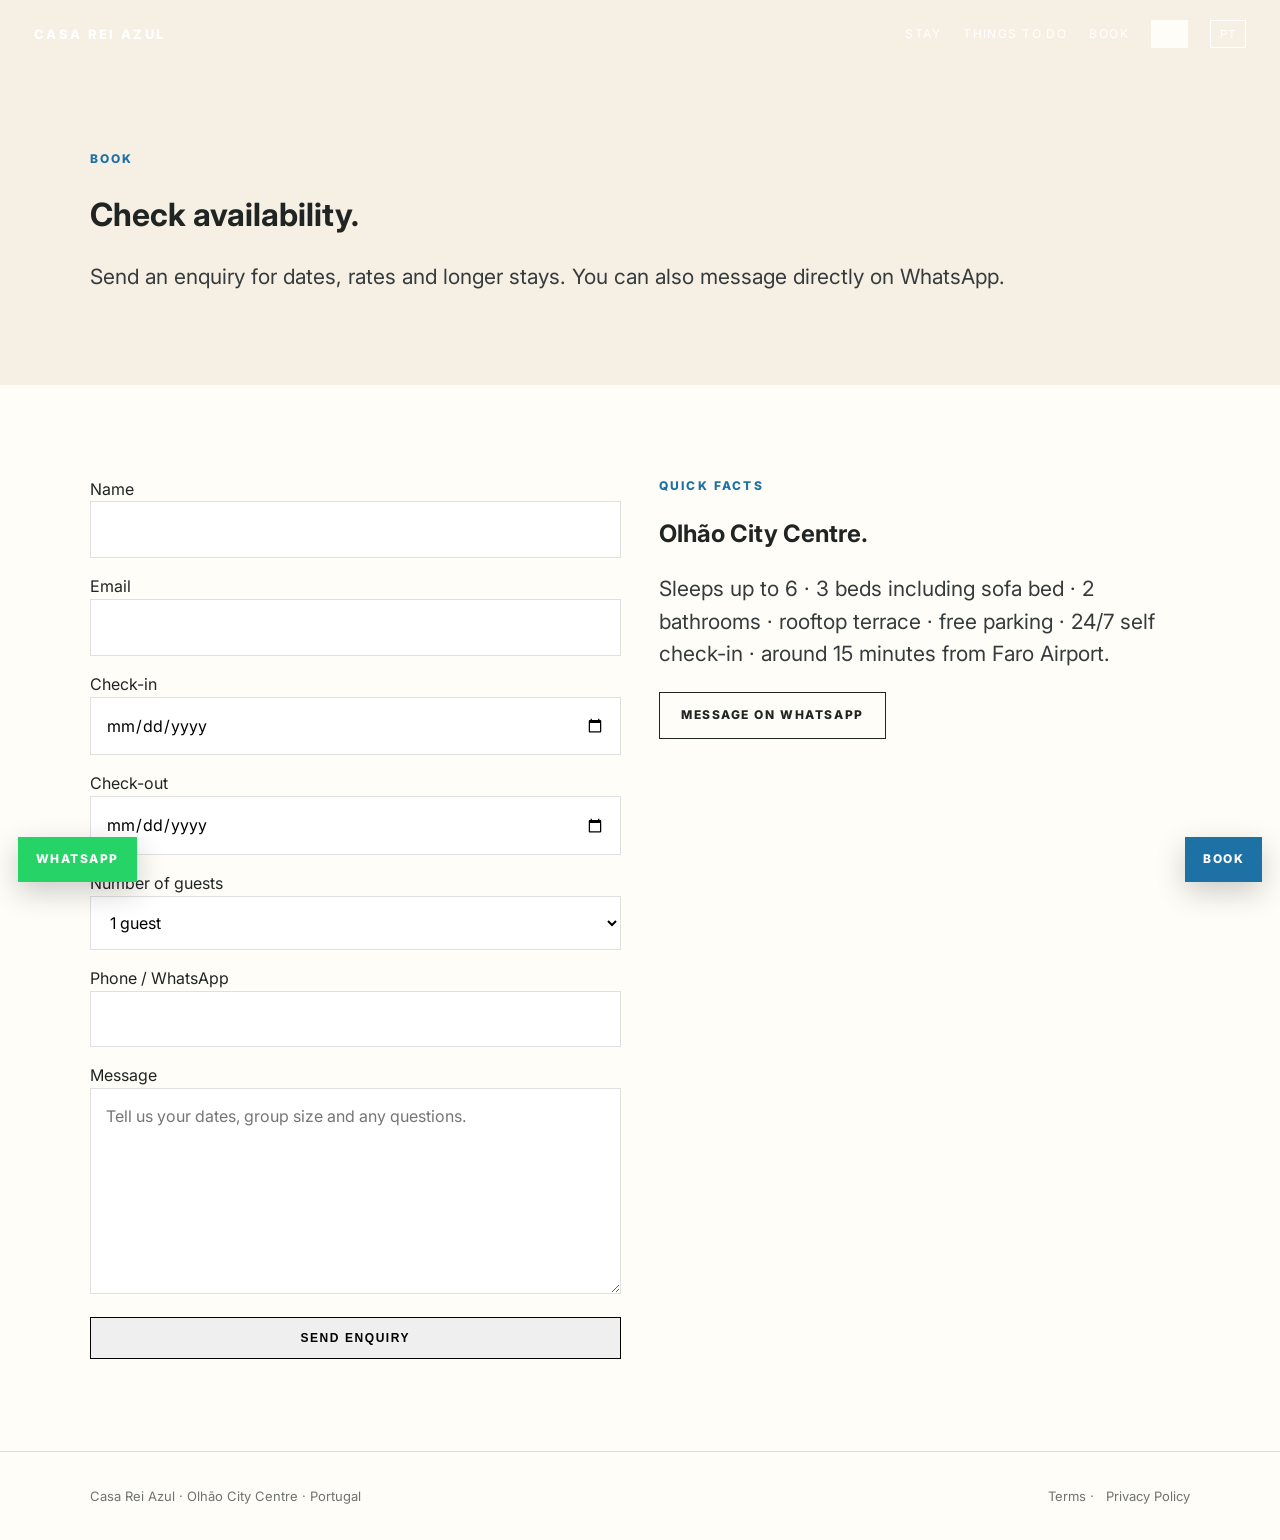
==== book.html @ 134f3eaf "Add files via upload" ====
<!doctype html><html lang="en"><head><meta charset="utf-8"><meta name="viewport" content="width=device-width, initial-scale=1"><title>Book Casa Rei Azul</title><meta name="description" content="Enquire about availability for Casa Rei Azul, a boutique townhouse in Olhão city centre."><link rel="preconnect" href="https://fonts.googleapis.com"><link rel="preconnect" href="https://fonts.gstatic.com" crossorigin><link href="https://fonts.googleapis.com/css2?family=Inter:wght@400;600;700;800&family=Playfair+Display:wght@500;600&display=swap" rel="stylesheet"><link rel="stylesheet" href="styles.css"></head><body><nav class="nav"><a class="brand" href="index.html">CASA REI AZUL</a><div class="links"><a href="index.html" data-i18n="stay">Stay</a><a href="olhao.html" data-i18n="things">Things to do</a><a href="book.html" class="booklink" data-i18n="book">Book</a><button class="lang active" data-lang="en">EN</button><button class="lang" data-lang="pt">PT</button></div></nav><a class="sticky-book" href="book.html">Book</a><a class="whatsapp" href="https://wa.me/447735979313" target="_blank" rel="noopener">WhatsApp</a><header class="page-hero"><div class="eyebrow">Book</div><h1>Check availability.</h1><p class="lead">Send an enquiry for dates, rates and longer stays. You can also message directly on WhatsApp.</p></header><section class="section split"><form class="form" action="mailto:hello@casareiazul.com" method="post" enctype="text/plain"><label>Name<input name="name" required></label><label>Email<input type="email" name="email" required></label><label>Check-in<input type="date" name="check-in"></label><label>Check-out<input type="date" name="check-out"></label><label>Number of guests<select name="guests"><option>1 guest</option><option>2 guests</option><option>3 guests</option><option>4 guests</option><option>5 guests</option><option>6 guests</option></select></label><label>Phone / WhatsApp<input name="phone"></label><label class="full">Message<textarea name="message" rows="7" placeholder="Tell us your dates, group size and any questions."></textarea></label><button class="btn" type="submit">Send enquiry</button></form><div><div class="eyebrow">Quick facts</div><h2>Olhão City Centre.</h2><p class="lead">Sleeps up to 6 · 3 beds including sofa bed · 2 bathrooms · rooftop terrace · free parking · 24/7 self check-in · around 15 minutes from Faro Airport.</p><p><a class="btn" href="https://wa.me/447735979313" target="_blank" rel="noopener">Message on WhatsApp</a></p></div></section><footer class="footer"><span>Casa Rei Azul · Olhão City Centre · Portugal</span><span><a href="terms.html">Terms</a> · <a href="privacy.html">Privacy Policy</a></span></footer><script src="script.js"></script></body></html>
---- styles.css ----
:root{--blue:#1e71a5;--deep:#09233c;--ink:#202524;--cream:#f6efe4;--paper:#fffdf8;--terracotta:#b96a43;--muted:#6f7370;--line:rgba(32,37,36,.14);--soft:#f3f7f8}*{box-sizing:border-box}html{scroll-behavior:smooth}body{margin:0;background:var(--paper);color:var(--ink);font-family:Inter,system-ui,-apple-system,Segoe UI,sans-serif;line-height:1.55}img{max-width:100%;display:block}a{color:inherit;text-decoration:none}.serif{font-family:'Playfair Display',Georgia,serif}.nav{position:fixed;top:0;left:0;right:0;z-index:50;display:flex;justify-content:space-between;align-items:center;padding:20px 34px;color:white;transition:.25s}.nav.scrolled,.nav.light{background:rgba(255,253,248,.94);backdrop-filter:blur(14px);color:var(--ink);box-shadow:0 1px 20px rgba(0,0,0,.05)}.brand{letter-spacing:.18em;font-size:13px;font-weight:800}.links{display:flex;gap:22px;font-size:12px;text-transform:uppercase;letter-spacing:.12em;align-items:center}.lang{border:1px solid currentColor;background:transparent;color:inherit;padding:7px 9px;font-size:11px;letter-spacing:.08em;cursor:pointer}.btn{display:inline-block;border:1px solid currentColor;padding:13px 21px;text-transform:uppercase;letter-spacing:.13em;font-size:12px;font-weight:800}.btn.fill{background:var(--blue);border-color:var(--blue);color:#fff}.hero{min-height:100vh;background:linear-gradient(rgba(8,27,42,.24),rgba(8,27,42,.47)),url('assets/images/front.jpg') center/cover;display:grid;place-items:center;text-align:center;color:white;padding:110px 24px}.hero h1{font-family:'Playfair Display',Georgia,serif;font-size:clamp(56px,10vw,140px);font-weight:500;line-height:.88;margin:0;letter-spacing:.02em}.hero p{font-size:clamp(15px,2vw,22px);letter-spacing:.12em;text-transform:uppercase;margin:28px 0 30px}.hero-stats{display:flex;gap:10px;justify-content:center;flex-wrap:wrap;margin:0 0 30px}.hero-stats span{border:1px solid rgba(255,255,255,.65);padding:8px 12px;background:rgba(255,255,255,.08);font-size:12px;letter-spacing:.08em;text-transform:uppercase}.section{padding:92px 7vw}.intro,.feature{display:grid;grid-template-columns:1fr 1.1fr;gap:66px;align-items:center}.feature{grid-template-columns:1.15fr .85fr;background:var(--cream)}.feature.reverse{grid-template-columns:.85fr 1.15fr;background:var(--paper)}.feature.reverse .copy{order:-1}.eyebrow{letter-spacing:.18em;text-transform:uppercase;color:var(--blue);font-size:12px;font-weight:800;margin-bottom:17px}.intro h2,.feature h2,.page-title h1{font-family:'Playfair Display',Georgia,serif;font-size:clamp(38px,6vw,76px);line-height:1.02;font-weight:500;margin:0 0 24px}.lead{font-size:21px;color:#353b3c}.feature img,.intro img{border-radius:2px;box-shadow:0 22px 60px rgba(0,0,0,.12)}.stats{display:grid;grid-template-columns:repeat(5,1fr);border-top:1px solid var(--line);border-bottom:1px solid var(--line)}.stat{padding:31px 14px;text-align:center;border-right:1px solid var(--line)}.stat:last-child{border-right:0}.stat strong{display:block;font-family:'Playfair Display',Georgia,serif;font-size:36px;color:var(--blue);font-weight:500}.stat span{font-size:11px;text-transform:uppercase;letter-spacing:.11em}.tiles{display:grid;grid-template-columns:repeat(3,1fr);gap:1px;background:var(--line)}.tile{background:var(--paper);padding:34px}.tile h3{font-family:'Playfair Display',Georgia,serif;font-size:28px;margin:0 0 8px}.amenities{display:grid;grid-template-columns:repeat(4,1fr);gap:12px}.amenity{border:1px solid var(--line);background:#fff;padding:16px 14px;display:flex;gap:10px;align-items:center}.amenity b{font-size:22px}.gallery-grid{display:grid;grid-template-columns:repeat(4,1fr);gap:14px}.gallery-grid figure{margin:0;position:relative;cursor:pointer;overflow:hidden;background:#eee}.gallery-grid img{height:310px;width:100%;object-fit:cover;transition:.35s}.gallery-grid figure:hover img{transform:scale(1.035)}.gallery-grid figure.wide{grid-column:span 2}.gallery-grid figcaption{position:absolute;left:0;right:0;bottom:0;padding:20px;background:linear-gradient(transparent,rgba(0,0,0,.72));color:#fff;font-size:13px}.cta{background:var(--deep);color:white;text-align:center;padding:94px 24px}.cta h2{font-family:'Playfair Display',Georgia,serif;font-size:clamp(40px,7vw,86px);font-weight:500;margin:0 0 18px}.footer{padding:34px 7vw;display:flex;justify-content:space-between;border-top:1px solid var(--line);font-size:13px;color:var(--muted)}.page-hero{padding:150px 7vw 70px;background:var(--cream)}.page-title{max-width:920px}.list{display:grid;grid-template-columns:repeat(2,1fr);gap:24px}.card{border:1px solid var(--line);padding:30px;background:var(--paper)}.card h3{font-family:'Playfair Display',Georgia,serif;font-size:29px;margin:0 0 10px}.form{max-width:780px;display:grid;gap:16px}.form input,.form textarea,.form select{width:100%;padding:15px;border:1px solid var(--line);font:inherit;background:#fff}.form .row{display:grid;grid-template-columns:1fr 1fr;gap:16px}.map{width:100%;height:370px;border:0;filter:saturate(.82)}.split{display:grid;grid-template-columns:1fr 1fr;gap:38px;align-items:start}.note{background:var(--soft);border-left:4px solid var(--blue);padding:20px}.lightbox{position:fixed;inset:0;background:rgba(4,12,18,.92);display:none;align-items:center;justify-content:center;z-index:100;padding:28px}.lightbox.open{display:flex}.lightbox img{max-height:82vh;max-width:92vw;object-fit:contain}.lightbox p{position:absolute;left:28px;right:28px;bottom:18px;color:white;text-align:center}.lightbox button{position:absolute;top:20px;right:24px;background:white;border:0;padding:10px 14px;font-weight:800;cursor:pointer}.sticky-book{position:fixed;right:18px;bottom:18px;z-index:45;background:var(--blue);color:white;padding:13px 18px;text-transform:uppercase;font-size:12px;font-weight:800;letter-spacing:.12em;box-shadow:0 10px 30px rgba(0,0,0,.2)}.legal p,.legal li{color:#424846}.legal h2{font-family:'Playfair Display',Georgia,serif;font-size:34px;font-weight:500;margin-top:38px}@media(max-width:900px){.nav{position:absolute;padding:18px}.links a:not(.booklink){display:none}.intro,.feature,.feature.reverse,.split{grid-template-columns:1fr}.feature.reverse .copy{order:0}.stats{grid-template-columns:repeat(2,1fr)}.stats .stat:last-child{grid-column:span 2}.gallery-grid{grid-template-columns:1fr 1fr}.gallery-grid figure,.gallery-grid figure.wide{grid-column:auto}.gallery-grid img{height:230px}.tiles,.list,.amenities{grid-template-columns:1fr}.footer{display:block}.section{padding:64px 22px}.form .row{grid-template-columns:1fr}.hero-stats span{font-size:11px}.sticky-book{left:18px;text-align:center}}

.big-title{font-size:56px;font-weight:500;margin-top:0}.narrow{max-width:900px}.top-gallery{margin-top:34px}.amenities-section{background:var(--paper)}.whatsapp{position:fixed;left:18px;bottom:18px;z-index:46;background:#25D366;color:#fff;padding:13px 18px;text-transform:uppercase;font-size:12px;font-weight:800;letter-spacing:.12em;box-shadow:0 10px 30px rgba(0,0,0,.2)}.footer a{text-decoration:none;margin-left:8px}.lang.active{background:currentColor;color:var(--paper)}@media(max-width:900px){.whatsapp{bottom:72px;left:18px}.big-title{font-size:42px}}
.place-grid{display:grid;grid-template-columns:repeat(3,1fr);gap:22px}.place{border:1px solid var(--line);background:var(--paper)}.place img{width:100%;height:230px;object-fit:cover}.place div{padding:24px}.place h3{font-family:'Playfair Display',Georgia,serif;font-size:28px;margin:0 0 8px}.place p{color:var(--muted);margin:0}.nav .links a:first-child{text-transform:uppercase}@media(max-width:900px){.place-grid{grid-template-columns:1fr}}
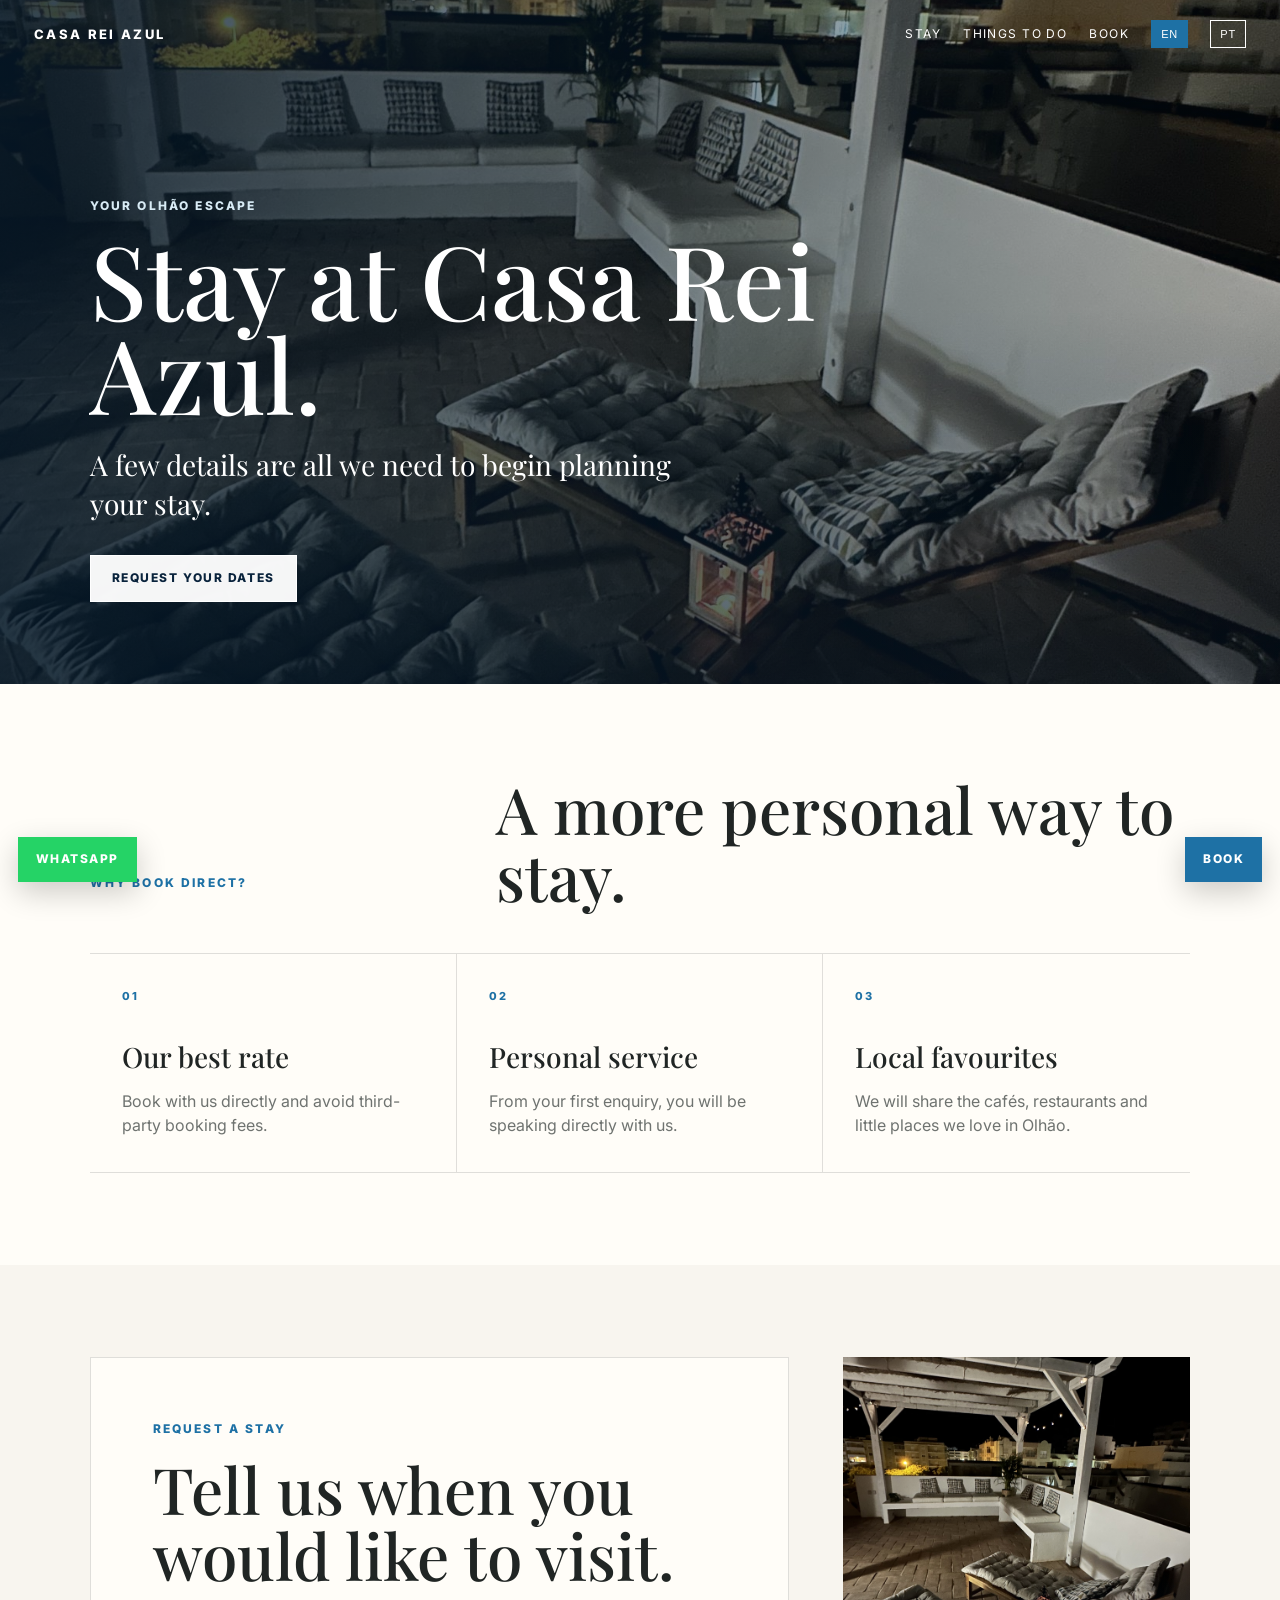
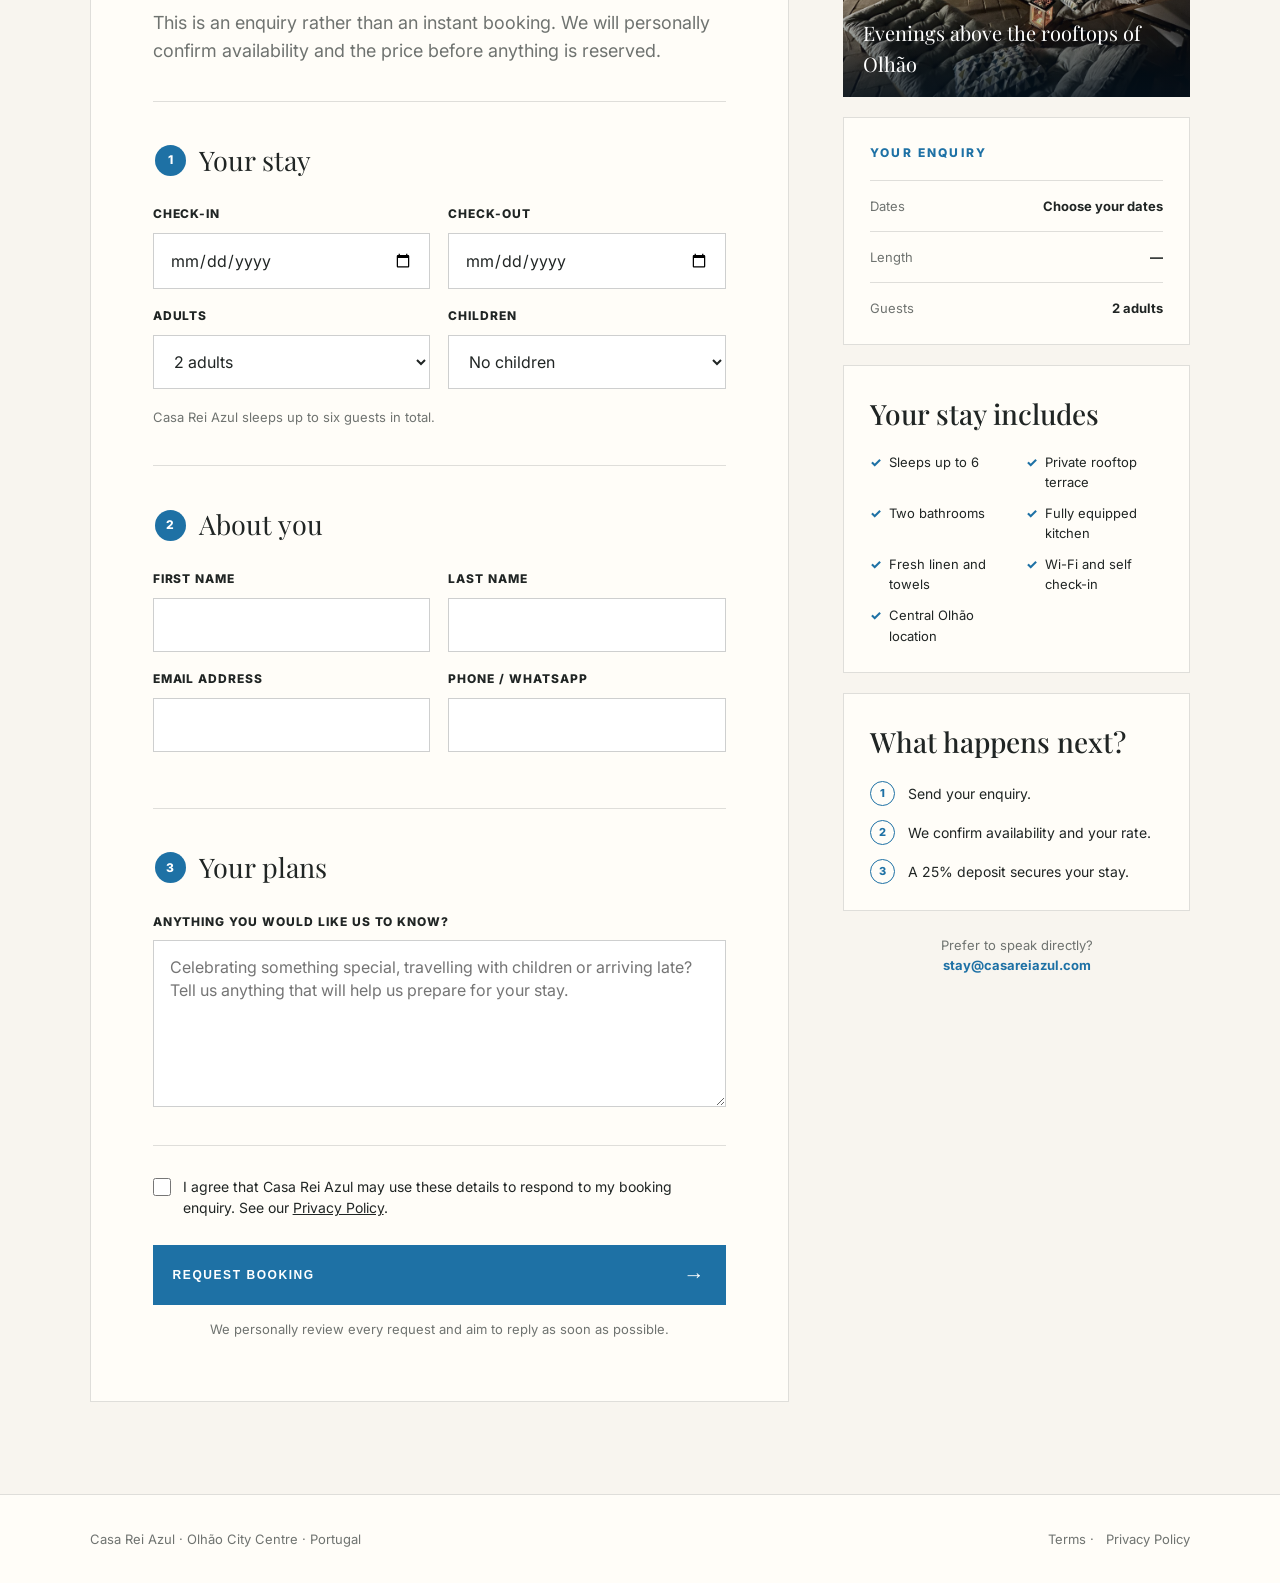
==== commit 65c86d57: "Add files via upload" ====
--- a/book.html
+++ b/book.html
@@ -1 +1,313 @@
-<!doctype html><html lang="en"><head><meta charset="utf-8"><meta name="viewport" content="width=device-width, initial-scale=1"><title>Book Casa Rei Azul</title><meta name="description" content="Enquire about availability for Casa Rei Azul, a boutique townhouse in Olhão city centre."><link rel="preconnect" href="https://fonts.googleapis.com"><link rel="preconnect" href="https://fonts.gstatic.com" crossorigin><link href="https://fonts.googleapis.com/css2?family=Inter:wght@400;600;700;800&family=Playfair+Display:wght@500;600&display=swap" rel="stylesheet"><link rel="stylesheet" href="styles.css"></head><body><nav class="nav"><a class="brand" href="index.html">CASA REI AZUL</a><div class="links"><a href="index.html" data-i18n="stay">Stay</a><a href="olhao.html" data-i18n="things">Things to do</a><a href="book.html" class="booklink" data-i18n="book">Book</a><button class="lang active" data-lang="en">EN</button><button class="lang" data-lang="pt">PT</button></div></nav><a class="sticky-book" href="book.html">Book</a><a class="whatsapp" href="https://wa.me/447735979313" target="_blank" rel="noopener">WhatsApp</a><header class="page-hero"><div class="eyebrow">Book</div><h1>Check availability.</h1><p class="lead">Send an enquiry for dates, rates and longer stays. You can also message directly on WhatsApp.</p></header><section class="section split"><form class="form" action="mailto:hello@casareiazul.com" method="post" enctype="text/plain"><label>Name<input name="name" required></label><label>Email<input type="email" name="email" required></label><label>Check-in<input type="date" name="check-in"></label><label>Check-out<input type="date" name="check-out"></label><label>Number of guests<select name="guests"><option>1 guest</option><option>2 guests</option><option>3 guests</option><option>4 guests</option><option>5 guests</option><option>6 guests</option></select></label><label>Phone / WhatsApp<input name="phone"></label><label class="full">Message<textarea name="message" rows="7" placeholder="Tell us your dates, group size and any questions."></textarea></label><button class="btn" type="submit">Send enquiry</button></form><div><div class="eyebrow">Quick facts</div><h2>Olhão City Centre.</h2><p class="lead">Sleeps up to 6 · 3 beds including sofa bed · 2 bathrooms · rooftop terrace · free parking · 24/7 self check-in · around 15 minutes from Faro Airport.</p><p><a class="btn" href="https://wa.me/447735979313" target="_blank" rel="noopener">Message on WhatsApp</a></p></div></section><footer class="footer"><span>Casa Rei Azul · Olhão City Centre · Portugal</span><span><a href="terms.html">Terms</a> · <a href="privacy.html">Privacy Policy</a></span></footer><script src="script.js"></script></body></html>
+<!doctype html>
+<html lang="en">
+<head>
+  <meta charset="utf-8">
+  <meta name="viewport" content="width=device-width, initial-scale=1">
+  <title>Book Casa Rei Azul</title>
+  <meta name="description" content="Request your stay at Casa Rei Azul, a boutique Portuguese townhouse with a rooftop terrace in central Olhão.">
+  <link rel="preconnect" href="https://fonts.googleapis.com">
+  <link rel="preconnect" href="https://fonts.gstatic.com" crossorigin>
+  <link href="https://fonts.googleapis.com/css2?family=Inter:wght@400;600;700;800&family=Playfair+Display:wght@500;600&display=swap" rel="stylesheet">
+  <link rel="stylesheet" href="styles.css">
+</head>
+<body class="booking-page">
+  <nav class="nav">
+    <a class="brand" href="index.html">CASA REI AZUL</a>
+    <div class="links">
+      <a href="index.html" data-i18n="stay">Stay</a>
+      <a href="olhao.html" data-i18n="things">Things to do</a>
+      <a href="book.html" class="booklink" data-i18n="book">Book</a>
+      <button class="lang active" data-lang="en">EN</button>
+      <button class="lang" data-lang="pt">PT</button>
+    </div>
+  </nav>
+
+  <a class="sticky-book" href="#booking-form">Book</a>
+  <a class="whatsapp" href="https://wa.me/447735979313" target="_blank" rel="noopener">WhatsApp</a>
+
+  <header class="booking-hero">
+    <div class="booking-hero-overlay"></div>
+    <div class="booking-hero-content">
+      <div class="eyebrow">Your Olhão escape</div>
+      <h1>Stay at Casa Rei Azul.</h1>
+      <p>A few details are all we need to begin planning your stay.</p>
+      <a class="btn booking-hero-button" href="#booking-form">Request your dates</a>
+    </div>
+  </header>
+
+  <main>
+    <section class="direct-benefits section">
+      <div class="booking-heading">
+        <div class="eyebrow">Why book direct?</div>
+        <h2>A more personal way to stay.</h2>
+      </div>
+      <div class="benefit-grid">
+        <article class="benefit-item">
+          <span class="benefit-number">01</span>
+          <h3>Our best rate</h3>
+          <p>Book with us directly and avoid third-party booking fees.</p>
+        </article>
+        <article class="benefit-item">
+          <span class="benefit-number">02</span>
+          <h3>Personal service</h3>
+          <p>From your first enquiry, you will be speaking directly with us.</p>
+        </article>
+        <article class="benefit-item">
+          <span class="benefit-number">03</span>
+          <h3>Local favourites</h3>
+          <p>We will share the cafés, restaurants and little places we love in Olhão.</p>
+        </article>
+      </div>
+    </section>
+
+    <section class="booking-section section" id="booking-form">
+      <div class="booking-form-panel">
+        <div class="booking-form-intro">
+          <div class="eyebrow">Request a stay</div>
+          <h2>Tell us when you would like to visit.</h2>
+          <p>This is an enquiry rather than an instant booking. We will personally confirm availability and the price before anything is reserved.</p>
+        </div>
+
+        <form class="booking-form" id="enquiry-form" novalidate>
+          <fieldset>
+            <legend><span>1</span>Your stay</legend>
+            <div class="booking-fields two-column">
+              <label>Check-in
+                <input type="date" name="checkin" id="checkin" required>
+              </label>
+              <label>Check-out
+                <input type="date" name="checkout" id="checkout" required>
+              </label>
+            </div>
+            <div class="booking-fields two-column">
+              <label>Adults
+                <select name="adults" id="adults" required>
+                  <option value="1">1 adult</option>
+                  <option value="2" selected>2 adults</option>
+                  <option value="3">3 adults</option>
+                  <option value="4">4 adults</option>
+                  <option value="5">5 adults</option>
+                  <option value="6">6 adults</option>
+                </select>
+              </label>
+              <label>Children
+                <select name="children" id="children">
+                  <option value="0" selected>No children</option>
+                  <option value="1">1 child</option>
+                  <option value="2">2 children</option>
+                  <option value="3">3 children</option>
+                  <option value="4">4 children</option>
+                </select>
+              </label>
+            </div>
+            <p class="field-help">Casa Rei Azul sleeps up to six guests in total.</p>
+          </fieldset>
+
+          <fieldset>
+            <legend><span>2</span>About you</legend>
+            <div class="booking-fields two-column">
+              <label>First name
+                <input type="text" name="firstname" id="firstname" autocomplete="given-name" required>
+              </label>
+              <label>Last name
+                <input type="text" name="lastname" id="lastname" autocomplete="family-name" required>
+              </label>
+            </div>
+            <div class="booking-fields two-column">
+              <label>Email address
+                <input type="email" name="email" id="email" autocomplete="email" required>
+              </label>
+              <label>Phone / WhatsApp
+                <input type="tel" name="phone" id="phone" autocomplete="tel">
+              </label>
+            </div>
+          </fieldset>
+
+          <fieldset>
+            <legend><span>3</span>Your plans</legend>
+            <label>Anything you would like us to know?
+              <textarea name="message" id="message" rows="6" placeholder="Celebrating something special, travelling with children or arriving late? Tell us anything that will help us prepare for your stay."></textarea>
+            </label>
+          </fieldset>
+
+          <div class="booking-consent">
+            <label class="booking-checkbox">
+              <input type="checkbox" id="privacy" required>
+              <span>I agree that Casa Rei Azul may use these details to respond to my booking enquiry. See our <a href="privacy.html">Privacy Policy</a>.</span>
+            </label>
+          </div>
+
+          <div class="form-message" id="form-message" role="alert" aria-live="polite"></div>
+
+          <button class="btn fill booking-submit" type="submit">
+            <span>Request booking</span>
+            <span aria-hidden="true">→</span>
+          </button>
+          <p class="response-note">We personally review every request and aim to reply as soon as possible.</p>
+        </form>
+      </div>
+
+      <aside class="booking-summary">
+        <div class="booking-image-wrap">
+          <img src="assets/images/rooftop-night.jpg" alt="Casa Rei Azul rooftop terrace illuminated at night">
+          <div class="booking-image-caption">Evenings above the rooftops of Olhão</div>
+        </div>
+
+        <div class="stay-card">
+          <div class="eyebrow">Your enquiry</div>
+          <div class="summary-row"><span>Dates</span><strong id="summary-dates">Choose your dates</strong></div>
+          <div class="summary-row"><span>Length</span><strong id="summary-nights">—</strong></div>
+          <div class="summary-row"><span>Guests</span><strong id="summary-guests">2 adults</strong></div>
+        </div>
+
+        <div class="included-card">
+          <h3>Your stay includes</h3>
+          <ul>
+            <li>Sleeps up to 6</li>
+            <li>Private rooftop terrace</li>
+            <li>Two bathrooms</li>
+            <li>Fully equipped kitchen</li>
+            <li>Fresh linen and towels</li>
+            <li>Wi-Fi and self check-in</li>
+            <li>Central Olhão location</li>
+          </ul>
+        </div>
+
+        <div class="next-steps">
+          <h3>What happens next?</h3>
+          <ol>
+            <li><span>1</span><p>Send your enquiry.</p></li>
+            <li><span>2</span><p>We confirm availability and your rate.</p></li>
+            <li><span>3</span><p>A 25% deposit secures your stay.</p></li>
+          </ol>
+        </div>
+
+        <p class="booking-contact">Prefer to speak directly?<br><a href="mailto:stay@casareiazul.com">stay@casareiazul.com</a></p>
+      </aside>
+    </section>
+  </main>
+
+  <footer class="footer">
+    <span>Casa Rei Azul · Olhão City Centre · Portugal</span>
+    <span><a href="terms.html">Terms</a> · <a href="privacy.html">Privacy Policy</a></span>
+  </footer>
+
+  <script src="script.js"></script>
+  <script>
+    (() => {
+      const form = document.getElementById('enquiry-form');
+      const checkin = document.getElementById('checkin');
+      const checkout = document.getElementById('checkout');
+      const adults = document.getElementById('adults');
+      const children = document.getElementById('children');
+      const message = document.getElementById('form-message');
+      const summaryDates = document.getElementById('summary-dates');
+      const summaryNights = document.getElementById('summary-nights');
+      const summaryGuests = document.getElementById('summary-guests');
+
+      const today = new Date();
+      today.setHours(0, 0, 0, 0);
+      const todayIso = today.toISOString().split('T')[0];
+      checkin.min = todayIso;
+      checkout.min = todayIso;
+
+      const formatDate = value => {
+        if (!value) return '';
+        return new Intl.DateTimeFormat('en-GB', { day: 'numeric', month: 'short', year: 'numeric' })
+          .format(new Date(value + 'T12:00:00'));
+      };
+
+      const updateSummary = () => {
+        const adultCount = Number(adults.value);
+        const childCount = Number(children.value);
+        const total = adultCount + childCount;
+        const guestParts = [`${adultCount} adult${adultCount === 1 ? '' : 's'}`];
+        if (childCount) guestParts.push(`${childCount} child${childCount === 1 ? '' : 'ren'}`);
+        summaryGuests.textContent = guestParts.join(', ');
+
+        if (checkin.value) {
+          const nextDay = new Date(checkin.value + 'T12:00:00');
+          nextDay.setDate(nextDay.getDate() + 1);
+          checkout.min = nextDay.toISOString().split('T')[0];
+          if (checkout.value && checkout.value < checkout.min) checkout.value = '';
+        }
+
+        if (checkin.value && checkout.value) {
+          const start = new Date(checkin.value + 'T12:00:00');
+          const end = new Date(checkout.value + 'T12:00:00');
+          const nights = Math.round((end - start) / 86400000);
+          summaryDates.textContent = `${formatDate(checkin.value)} – ${formatDate(checkout.value)}`;
+          summaryNights.textContent = nights > 0 ? `${nights} night${nights === 1 ? '' : 's'}` : '—';
+        } else {
+          summaryDates.textContent = 'Choose your dates';
+          summaryNights.textContent = '—';
+        }
+
+        if (total > 6) {
+          message.textContent = 'Casa Rei Azul sleeps a maximum of six guests. Please adjust the guest numbers.';
+          message.className = 'form-message error visible';
+        } else if (message.textContent.includes('maximum of six')) {
+          message.textContent = '';
+          message.className = 'form-message';
+        }
+      };
+
+      [checkin, checkout, adults, children].forEach(el => el.addEventListener('change', updateSummary));
+      updateSummary();
+
+      form.addEventListener('submit', event => {
+        event.preventDefault();
+        message.textContent = '';
+        message.className = 'form-message';
+
+        const totalGuests = Number(adults.value) + Number(children.value);
+        if (!form.checkValidity()) {
+          form.reportValidity();
+          message.textContent = 'Please complete the required fields before sending your enquiry.';
+          message.className = 'form-message error visible';
+          return;
+        }
+        if (totalGuests > 6) {
+          message.textContent = 'Casa Rei Azul sleeps a maximum of six guests. Please adjust the guest numbers.';
+          message.className = 'form-message error visible';
+          return;
+        }
+
+        const firstName = document.getElementById('firstname').value.trim();
+        const lastName = document.getElementById('lastname').value.trim();
+        const email = document.getElementById('email').value.trim();
+        const phone = document.getElementById('phone').value.trim();
+        const notes = document.getElementById('message').value.trim();
+        const childCount = Number(children.value);
+        const guestText = `${adults.value} adult${adults.value === '1' ? '' : 's'}${childCount ? `, ${childCount} child${childCount === 1 ? '' : 'ren'}` : ''}`;
+        const nights = Math.round((new Date(checkout.value + 'T12:00:00') - new Date(checkin.value + 'T12:00:00')) / 86400000);
+
+        const subject = `Booking enquiry: ${formatDate(checkin.value)} to ${formatDate(checkout.value)}`;
+        const body = [
+          'Hello Casa Rei Azul,',
+          '',
+          'I would like to enquire about a stay:',
+          '',
+          `Check-in: ${formatDate(checkin.value)}`,
+          `Check-out: ${formatDate(checkout.value)}`,
+          `Length: ${nights} night${nights === 1 ? '' : 's'}`,
+          `Guests: ${guestText}`,
+          '',
+          `Name: ${firstName} ${lastName}`,
+          `Email: ${email}`,
+          `Phone / WhatsApp: ${phone || 'Not provided'}`,
+          '',
+          'Additional information:',
+          notes || 'None',
+          '',
+          'Thank you.'
+        ].join('\n');
+
+        message.textContent = 'Your email app is opening with the enquiry ready to send.';
+        message.className = 'form-message success visible';
+        window.location.href = `mailto:stay@casareiazul.com?subject=${encodeURIComponent(subject)}&body=${encodeURIComponent(body)}`;
+      });
+    })();
+  </script>
+</body>
+</html>
--- a/styles.css
+++ b/styles.css
@@ -1,4 +1,80 @@
-:root{--blue:#1e71a5;--deep:#09233c;--ink:#202524;--cream:#f6efe4;--paper:#fffdf8;--terracotta:#b96a43;--muted:#6f7370;--line:rgba(32,37,36,.14);--soft:#f3f7f8}*{box-sizing:border-box}html{scroll-behavior:smooth}body{margin:0;background:var(--paper);color:var(--ink);font-family:Inter,system-ui,-apple-system,Segoe UI,sans-serif;line-height:1.55}img{max-width:100%;display:block}a{color:inherit;text-decoration:none}.serif{font-family:'Playfair Display',Georgia,serif}.nav{position:fixed;top:0;left:0;right:0;z-index:50;display:flex;justify-content:space-between;align-items:center;padding:20px 34px;color:white;transition:.25s}.nav.scrolled,.nav.light{background:rgba(255,253,248,.94);backdrop-filter:blur(14px);color:var(--ink);box-shadow:0 1px 20px rgba(0,0,0,.05)}.brand{letter-spacing:.18em;font-size:13px;font-weight:800}.links{display:flex;gap:22px;font-size:12px;text-transform:uppercase;letter-spacing:.12em;align-items:center}.lang{border:1px solid currentColor;background:transparent;color:inherit;padding:7px 9px;font-size:11px;letter-spacing:.08em;cursor:pointer}.btn{display:inline-block;border:1px solid currentColor;padding:13px 21px;text-transform:uppercase;letter-spacing:.13em;font-size:12px;font-weight:800}.btn.fill{background:var(--blue);border-color:var(--blue);color:#fff}.hero{min-height:100vh;background:linear-gradient(rgba(8,27,42,.24),rgba(8,27,42,.47)),url('assets/images/front.jpg') center/cover;display:grid;place-items:center;text-align:center;color:white;padding:110px 24px}.hero h1{font-family:'Playfair Display',Georgia,serif;font-size:clamp(56px,10vw,140px);font-weight:500;line-height:.88;margin:0;letter-spacing:.02em}.hero p{font-size:clamp(15px,2vw,22px);letter-spacing:.12em;text-transform:uppercase;margin:28px 0 30px}.hero-stats{display:flex;gap:10px;justify-content:center;flex-wrap:wrap;margin:0 0 30px}.hero-stats span{border:1px solid rgba(255,255,255,.65);padding:8px 12px;background:rgba(255,255,255,.08);font-size:12px;letter-spacing:.08em;text-transform:uppercase}.section{padding:92px 7vw}.intro,.feature{display:grid;grid-template-columns:1fr 1.1fr;gap:66px;align-items:center}.feature{grid-template-columns:1.15fr .85fr;background:var(--cream)}.feature.reverse{grid-template-columns:.85fr 1.15fr;background:var(--paper)}.feature.reverse .copy{order:-1}.eyebrow{letter-spacing:.18em;text-transform:uppercase;color:var(--blue);font-size:12px;font-weight:800;margin-bottom:17px}.intro h2,.feature h2,.page-title h1{font-family:'Playfair Display',Georgia,serif;font-size:clamp(38px,6vw,76px);line-height:1.02;font-weight:500;margin:0 0 24px}.lead{font-size:21px;color:#353b3c}.feature img,.intro img{border-radius:2px;box-shadow:0 22px 60px rgba(0,0,0,.12)}.stats{display:grid;grid-template-columns:repeat(5,1fr);border-top:1px solid var(--line);border-bottom:1px solid var(--line)}.stat{padding:31px 14px;text-align:center;border-right:1px solid var(--line)}.stat:last-child{border-right:0}.stat strong{display:block;font-family:'Playfair Display',Georgia,serif;font-size:36px;color:var(--blue);font-weight:500}.stat span{font-size:11px;text-transform:uppercase;letter-spacing:.11em}.tiles{display:grid;grid-template-columns:repeat(3,1fr);gap:1px;background:var(--line)}.tile{background:var(--paper);padding:34px}.tile h3{font-family:'Playfair Display',Georgia,serif;font-size:28px;margin:0 0 8px}.amenities{display:grid;grid-template-columns:repeat(4,1fr);gap:12px}.amenity{border:1px solid var(--line);background:#fff;padding:16px 14px;display:flex;gap:10px;align-items:center}.amenity b{font-size:22px}.gallery-grid{display:grid;grid-template-columns:repeat(4,1fr);gap:14px}.gallery-grid figure{margin:0;position:relative;cursor:pointer;overflow:hidden;background:#eee}.gallery-grid img{height:310px;width:100%;object-fit:cover;transition:.35s}.gallery-grid figure:hover img{transform:scale(1.035)}.gallery-grid figure.wide{grid-column:span 2}.gallery-grid figcaption{position:absolute;left:0;right:0;bottom:0;padding:20px;background:linear-gradient(transparent,rgba(0,0,0,.72));color:#fff;font-size:13px}.cta{background:var(--deep);color:white;text-align:center;padding:94px 24px}.cta h2{font-family:'Playfair Display',Georgia,serif;font-size:clamp(40px,7vw,86px);font-weight:500;margin:0 0 18px}.footer{padding:34px 7vw;display:flex;justify-content:space-between;border-top:1px solid var(--line);font-size:13px;color:var(--muted)}.page-hero{padding:150px 7vw 70px;background:var(--cream)}.page-title{max-width:920px}.list{display:grid;grid-template-columns:repeat(2,1fr);gap:24px}.card{border:1px solid var(--line);padding:30px;background:var(--paper)}.card h3{font-family:'Playfair Display',Georgia,serif;font-size:29px;margin:0 0 10px}.form{max-width:780px;display:grid;gap:16px}.form input,.form textarea,.form select{width:100%;padding:15px;border:1px solid var(--line);font:inherit;background:#fff}.form .row{display:grid;grid-template-columns:1fr 1fr;gap:16px}.map{width:100%;height:370px;border:0;filter:saturate(.82)}.split{display:grid;grid-template-columns:1fr 1fr;gap:38px;align-items:start}.note{background:var(--soft);border-left:4px solid var(--blue);padding:20px}.lightbox{position:fixed;inset:0;background:rgba(4,12,18,.92);display:none;align-items:center;justify-content:center;z-index:100;padding:28px}.lightbox.open{display:flex}.lightbox img{max-height:82vh;max-width:92vw;object-fit:contain}.lightbox p{position:absolute;left:28px;right:28px;bottom:18px;color:white;text-align:center}.lightbox button{position:absolute;top:20px;right:24px;background:white;border:0;padding:10px 14px;font-weight:800;cursor:pointer}.sticky-book{position:fixed;right:18px;bottom:18px;z-index:45;background:var(--blue);color:white;padding:13px 18px;text-transform:uppercase;font-size:12px;font-weight:800;letter-spacing:.12em;box-shadow:0 10px 30px rgba(0,0,0,.2)}.legal p,.legal li{color:#424846}.legal h2{font-family:'Playfair Display',Georgia,serif;font-size:34px;font-weight:500;margin-top:38px}@media(max-width:900px){.nav{position:absolute;padding:18px}.links a:not(.booklink){display:none}.intro,.feature,.feature.reverse,.split{grid-template-columns:1fr}.feature.reverse .copy{order:0}.stats{grid-template-columns:repeat(2,1fr)}.stats .stat:last-child{grid-column:span 2}.gallery-grid{grid-template-columns:1fr 1fr}.gallery-grid figure,.gallery-grid figure.wide{grid-column:auto}.gallery-grid img{height:230px}.tiles,.list,.amenities{grid-template-columns:1fr}.footer{display:block}.section{padding:64px 22px}.form .row{grid-template-columns:1fr}.hero-stats span{font-size:11px}.sticky-book{left:18px;text-align:center}}
+:root{--blue:#1e71a5;--deep:#09233c;--ink:#202524;--cream:#f6efe4;--paper:#fffdf8;--terracotta:#b96a43;--muted:#6f7370;--line:rgba(32,37,36,.14);--soft:#f3f7f8}*{box-sizing:border-box}html{scroll-behavior:smooth}body{margin:0;background:var(--paper);color:var(--ink);font-family:Inter,system-ui,-apple-system,Segoe UI,sans-serif;line-height:1.55}img{max-width:100%;display:block}a{color:inherit;text-decoration:none}.serif{font-family:'Playfair Display',Georgia,serif}.nav{position:fixed;top:0;left:0;right:0;z-index:50;display:flex;justify-content:space-between;align-items:center;padding:20px 34px;color:white;transition:.25s}.nav.scrolled,.nav.light{background:rgba(255,253,248,.94);backdrop-filter:blur(14px);color:var(--ink);box-shadow:0 1px 20px rgba(0,0,0,.05)}.brand{letter-spacing:.18em;font-size:13px;font-weight:800}.links{display:flex;gap:22px;font-size:12px;text-transform:uppercase;letter-spacing:.12em;align-items:center}.lang{border:1px solid currentColor;background:transparent;color:inherit;padding:7px 9px;font-size:11px;letter-spacing:.08em;cursor:pointer}.btn{display:inline-block;border:1px solid currentColor;padding:13px 21px;text-transform:uppercase;letter-spacing:.13em;font-size:12px;font-weight:800}.btn.fill{background:var(--blue);border-color:var(--blue);color:#fff}.hero{min-height:100vh;background:linear-gradient(rgba(8,27,42,.24),rgba(8,27,42,.47)),url('assets/images/facade.jpg') center 58%/cover;display:grid;place-items:center;text-align:center;color:white;padding:110px 24px}.hero h1{font-family:'Playfair Display',Georgia,serif;font-size:clamp(56px,10vw,140px);font-weight:500;line-height:.88;margin:0;letter-spacing:.02em}.hero p{font-size:clamp(15px,2vw,22px);letter-spacing:.12em;text-transform:uppercase;margin:28px 0 30px}.hero-stats{display:flex;gap:10px;justify-content:center;flex-wrap:wrap;margin:0 0 30px}.hero-stats span{border:1px solid rgba(255,255,255,.65);padding:8px 12px;background:rgba(255,255,255,.08);font-size:12px;letter-spacing:.08em;text-transform:uppercase}.section{padding:92px 7vw}.intro,.feature{display:grid;grid-template-columns:1fr 1.1fr;gap:66px;align-items:center}.feature{grid-template-columns:1.15fr .85fr;background:var(--cream)}.feature.reverse{grid-template-columns:.85fr 1.15fr;background:var(--paper)}.feature.reverse .copy{order:-1}.eyebrow{letter-spacing:.18em;text-transform:uppercase;color:var(--blue);font-size:12px;font-weight:800;margin-bottom:17px}.intro h2,.feature h2,.page-title h1{font-family:'Playfair Display',Georgia,serif;font-size:clamp(38px,6vw,76px);line-height:1.02;font-weight:500;margin:0 0 24px}.lead{font-size:21px;color:#353b3c}.feature img,.intro img{border-radius:2px;box-shadow:0 22px 60px rgba(0,0,0,.12)}.stats{display:grid;grid-template-columns:repeat(5,1fr);border-top:1px solid var(--line);border-bottom:1px solid var(--line)}.stat{padding:31px 14px;text-align:center;border-right:1px solid var(--line)}.stat:last-child{border-right:0}.stat strong{display:block;font-family:'Playfair Display',Georgia,serif;font-size:36px;color:var(--blue);font-weight:500}.stat span{font-size:11px;text-transform:uppercase;letter-spacing:.11em}.tiles{display:grid;grid-template-columns:repeat(3,1fr);gap:1px;background:var(--line)}.tile{background:var(--paper);padding:34px}.tile h3{font-family:'Playfair Display',Georgia,serif;font-size:28px;margin:0 0 8px}.amenities{display:grid;grid-template-columns:repeat(4,1fr);gap:12px}.amenity{border:1px solid var(--line);background:#fff;padding:16px 14px;display:flex;gap:10px;align-items:center}.amenity b{font-size:22px}.gallery-grid{display:grid;grid-template-columns:repeat(4,1fr);gap:14px}.gallery-grid figure{margin:0;position:relative;cursor:pointer;overflow:hidden;background:#eee}.gallery-grid img{height:310px;width:100%;object-fit:cover;transition:.35s}.gallery-grid figure:hover img{transform:scale(1.035)}.gallery-grid figure.wide{grid-column:span 2}.gallery-grid figcaption{position:absolute;left:0;right:0;bottom:0;padding:20px;background:linear-gradient(transparent,rgba(0,0,0,.72));color:#fff;font-size:13px}.cta{background:var(--deep);color:white;text-align:center;padding:94px 24px}.cta h2{font-family:'Playfair Display',Georgia,serif;font-size:clamp(40px,7vw,86px);font-weight:500;margin:0 0 18px}.footer{padding:34px 7vw;display:flex;justify-content:space-between;border-top:1px solid var(--line);font-size:13px;color:var(--muted)}.page-hero{padding:150px 7vw 70px;background:var(--cream)}.page-title{max-width:920px}.list{display:grid;grid-template-columns:repeat(2,1fr);gap:24px}.card{border:1px solid var(--line);padding:30px;background:var(--paper)}.card h3{font-family:'Playfair Display',Georgia,serif;font-size:29px;margin:0 0 10px}.form{max-width:780px;display:grid;gap:16px}.form input,.form textarea,.form select{width:100%;padding:15px;border:1px solid var(--line);font:inherit;background:#fff}.form .row{display:grid;grid-template-columns:1fr 1fr;gap:16px}.map{width:100%;height:370px;border:0;filter:saturate(.82)}.split{display:grid;grid-template-columns:1fr 1fr;gap:38px;align-items:start}.note{background:var(--soft);border-left:4px solid var(--blue);padding:20px}.lightbox{position:fixed;inset:0;background:rgba(4,12,18,.92);display:none;align-items:center;justify-content:center;z-index:100;padding:28px}.lightbox.open{display:flex}.lightbox img{max-height:82vh;max-width:92vw;object-fit:contain}.lightbox p{position:absolute;left:28px;right:28px;bottom:18px;color:white;text-align:center}.lightbox button{position:absolute;top:20px;right:24px;background:white;border:0;padding:10px 14px;font-weight:800;cursor:pointer}.sticky-book{position:fixed;right:18px;bottom:18px;z-index:45;background:var(--blue);color:white;padding:13px 18px;text-transform:uppercase;font-size:12px;font-weight:800;letter-spacing:.12em;box-shadow:0 10px 30px rgba(0,0,0,.2)}.legal p,.legal li{color:#424846}.legal h2{font-family:'Playfair Display',Georgia,serif;font-size:34px;font-weight:500;margin-top:38px}@media(max-width:900px){.nav{position:absolute;padding:18px}.links a:not(.booklink){display:none}.intro,.feature,.feature.reverse,.split{grid-template-columns:1fr}.feature.reverse .copy{order:0}.stats{grid-template-columns:repeat(2,1fr)}.stats .stat:last-child{grid-column:span 2}.gallery-grid{grid-template-columns:1fr 1fr}.gallery-grid figure,.gallery-grid figure.wide{grid-column:auto}.gallery-grid img{height:230px}.tiles,.list,.amenities{grid-template-columns:1fr}.footer{display:block}.section{padding:64px 22px}.form .row{grid-template-columns:1fr}.hero-stats span{font-size:11px}.sticky-book{left:18px;text-align:center}}
 
 .big-title{font-size:56px;font-weight:500;margin-top:0}.narrow{max-width:900px}.top-gallery{margin-top:34px}.amenities-section{background:var(--paper)}.whatsapp{position:fixed;left:18px;bottom:18px;z-index:46;background:#25D366;color:#fff;padding:13px 18px;text-transform:uppercase;font-size:12px;font-weight:800;letter-spacing:.12em;box-shadow:0 10px 30px rgba(0,0,0,.2)}.footer a{text-decoration:none;margin-left:8px}.lang.active{background:currentColor;color:var(--paper)}@media(max-width:900px){.whatsapp{bottom:72px;left:18px}.big-title{font-size:42px}}
 .place-grid{display:grid;grid-template-columns:repeat(3,1fr);gap:22px}.place{border:1px solid var(--line);background:var(--paper)}.place img{width:100%;height:230px;object-fit:cover}.place div{padding:24px}.place h3{font-family:'Playfair Display',Georgia,serif;font-size:28px;margin:0 0 8px}.place p{color:var(--muted);margin:0}.nav .links a:first-child{text-transform:uppercase}@media(max-width:900px){.place-grid{grid-template-columns:1fr}}
+
+
+/* V7 fixes: language buttons, mobile navigation and sub-page header contrast */
+.lang.active{background:var(--blue);border-color:var(--blue);color:#fff}.nav.page-nav{background:rgba(9,35,60,.96);backdrop-filter:blur(14px);color:white;box-shadow:0 1px 20px rgba(0,0,0,.08)}.nav.page-nav.scrolled{background:rgba(9,35,60,.96);color:white}.menu-toggle{display:none;border:1px solid currentColor;background:transparent;color:inherit;padding:8px 10px;text-transform:uppercase;letter-spacing:.12em;font-size:11px;font-weight:800;cursor:pointer}.menu-toggle span{display:inline-block;width:18px;height:2px;background:currentColor;box-shadow:0 6px 0 currentColor,0 -6px 0 currentColor;vertical-align:middle;margin-left:8px}@media(max-width:900px){.nav{position:fixed}.menu-toggle{display:block}.links{display:none;position:absolute;top:64px;left:18px;right:18px;background:rgba(9,35,60,.98);color:white;padding:18px;box-shadow:0 18px 45px rgba(0,0,0,.22);border:1px solid rgba(255,255,255,.12)}.nav.open .links{display:flex;flex-direction:column;align-items:flex-start;gap:16px}.nav.open .links a,.nav.open .links a:not(.booklink){display:block}.nav.open .lang{margin-right:8px}.nav.open .links .lang{display:inline-block}.nav.open .links{font-size:12px}.nav.open .links .booklink{border:1px solid rgba(255,255,255,.45);padding:9px 13px}.nav .links a:not(.booklink){display:none}}
+.scroll-indicator {
+    text-align: center;
+    color: white;
+    margin-top: 40px;
+    opacity: 0.85;
+    font-family: Arial, sans-serif;
+}
+
+.scroll-indicator span {
+    display: block;
+    font-size: 14px;
+    letter-spacing: 2px;
+    text-transform: uppercase;
+    margin-bottom: 8px;
+}
+
+.arrow {
+    font-size: 32px;
+    animation: bounce 2s infinite;
+}
+
+@keyframes bounce {
+    0%, 20%, 50%, 80%, 100% {
+        transform: translateY(0);
+    }
+    40% {
+        transform: translateY(10px);
+    }
+    60% {
+        transform: translateY(5px);
+    }
+}
+
+.friendly-notes {
+  max-width: 820px;
+  margin-top: 36px;
+}
+
+.note {
+  border-top: 1px solid var(--line);
+  padding: 34px 0;
+}
+
+.note h3 {
+  font-family: "Playfair Display", Georgia, serif;
+  font-size: clamp(30px, 4vw, 46px);
+  font-weight: 500;
+  line-height: 1.1;
+  margin: 0 0 14px;
+}
+
+.note p {
+  font-size: 20px;
+  color: #303030;
+  margin: 0;
+  max-width: 720px;
+}
+
+.note p + p {
+  margin-top: 18px;
+}
+
+.final-note {
+  border-bottom: 1px solid var(--line);
+}
+
+.story-section{max-width:980px;margin:0 auto;text-align:center;padding-top:72px;padding-bottom:82px}.story-section h2{font-size:clamp(42px,6vw,76px);line-height:1.05;font-weight:500;margin:0 0 28px}.story-section p{max-width:780px;margin:0 auto 16px;font-family:'Playfair Display',Georgia,serif;font-size:clamp(21px,2.5vw,29px);line-height:1.5;color:#394041}.story-section p:last-child{font-size:clamp(18px,2vw,23px);font-style:italic;color:var(--blue);margin-top:24px}@media(max-width:900px){.story-section{padding-top:56px;padding-bottom:62px}.story-section p{font-size:21px}}
+
+/* Boutique booking page */
+.booking-page{background:#f8f5ef}.booking-hero{min-height:76vh;position:relative;display:flex;align-items:flex-end;padding:150px 7vw 82px;color:#fff;background:url('assets/images/rooftop-terrace-night.jpg') center 58%/cover no-repeat}.booking-hero-overlay{position:absolute;inset:0;background:linear-gradient(90deg,rgba(5,25,42,.82) 0%,rgba(5,25,42,.52) 52%,rgba(5,25,42,.18) 100%),linear-gradient(0deg,rgba(5,25,42,.38),transparent 55%)}.booking-hero-content{position:relative;z-index:1;max-width:780px}.booking-hero .eyebrow{color:#d8ebf5}.booking-hero h1{font-family:'Playfair Display',Georgia,serif;font-size:clamp(54px,8vw,112px);line-height:.92;font-weight:500;margin:0 0 24px}.booking-hero p{max-width:600px;font-family:'Playfair Display',Georgia,serif;font-size:clamp(21px,2.2vw,30px);line-height:1.4;margin:0 0 32px}.booking-hero-button{background:rgba(255,255,255,.96);color:var(--deep);border-color:#fff}.direct-benefits{background:var(--paper)}.booking-heading{display:grid;grid-template-columns:.7fr 1.3fr;gap:32px;align-items:end;margin-bottom:44px}.booking-heading h2,.booking-form-intro h2{font-family:'Playfair Display',Georgia,serif;font-size:clamp(40px,5vw,68px);line-height:1.04;font-weight:500;margin:0}.benefit-grid{display:grid;grid-template-columns:repeat(3,1fr);border-top:1px solid var(--line);border-bottom:1px solid var(--line)}.benefit-item{padding:34px 32px;border-right:1px solid var(--line)}.benefit-item:last-child{border-right:0}.benefit-number{display:block;color:var(--blue);font-size:11px;font-weight:800;letter-spacing:.18em;margin-bottom:30px}.benefit-item h3,.included-card h3,.next-steps h3{font-family:'Playfair Display',Georgia,serif;font-size:28px;font-weight:500;margin:0 0 10px}.benefit-item p{color:var(--muted);margin:0}.booking-section{display:grid;grid-template-columns:minmax(0,1.45fr) minmax(310px,.72fr);gap:54px;align-items:start}.booking-form-panel{background:var(--paper);padding:clamp(28px,5vw,62px);border:1px solid var(--line)}.booking-form-intro{border-bottom:1px solid var(--line);padding-bottom:36px;margin-bottom:38px}.booking-form-intro p{font-size:18px;color:var(--muted);max-width:680px;margin:20px 0 0}.booking-form fieldset{border:0;border-bottom:1px solid var(--line);padding:0 0 38px;margin:0 0 38px}.booking-form legend{display:flex;align-items:center;gap:13px;width:100%;font-family:'Playfair Display',Georgia,serif;font-size:27px;margin-bottom:24px}.booking-form legend span{display:grid;place-items:center;width:31px;height:31px;border-radius:50%;background:var(--blue);color:#fff;font-family:Inter,sans-serif;font-size:12px;font-weight:800}.booking-fields{display:grid;gap:18px;margin-bottom:18px}.booking-fields.two-column{grid-template-columns:1fr 1fr}.booking-form label{display:block;font-size:12px;font-weight:800;letter-spacing:.08em;text-transform:uppercase}.booking-form input,.booking-form textarea,.booking-form select{display:block;width:100%;margin-top:9px;border:1px solid rgba(32,37,36,.22);border-radius:0;background:#fff;padding:15px 16px;color:var(--ink);font:400 16px/1.4 Inter,sans-serif;transition:border-color .2s,box-shadow .2s}.booking-form textarea{resize:vertical;min-height:145px}.booking-form input:focus,.booking-form textarea:focus,.booking-form select:focus{outline:0;border-color:var(--blue);box-shadow:0 0 0 3px rgba(30,113,165,.12)}.field-help,.response-note{margin:3px 0 0;color:var(--muted);font-size:13px}.booking-consent{margin:-8px 0 26px}.booking-checkbox{display:flex!important;align-items:flex-start;gap:12px;text-transform:none!important;letter-spacing:0!important;font-weight:400!important;font-size:14px!important}.booking-checkbox input{width:18px!important;height:18px;margin:2px 0 0!important;flex:0 0 auto}.booking-checkbox a{text-decoration:underline}.booking-submit{width:100%;display:flex;align-items:center;justify-content:space-between;padding:18px 20px;border:0;cursor:pointer}.booking-submit span:last-child{font-size:21px}.response-note{text-align:center;margin-top:14px}.form-message{display:none;padding:14px 16px;margin:0 0 18px;font-size:14px}.form-message.visible{display:block}.form-message.error{background:#fff1ed;border-left:4px solid #b64d2f}.form-message.success{background:#edf7f2;border-left:4px solid #277652}.booking-summary{position:sticky;top:104px;display:grid;gap:20px}.booking-image-wrap{position:relative;overflow:hidden}.booking-image-wrap img{width:100%;height:340px;object-fit:cover}.booking-image-caption{position:absolute;left:0;right:0;bottom:0;padding:45px 20px 18px;background:linear-gradient(transparent,rgba(4,18,30,.8));color:#fff;font-family:'Playfair Display',Georgia,serif;font-size:20px}.stay-card,.included-card,.next-steps{background:var(--paper);border:1px solid var(--line);padding:26px}.summary-row{display:flex;justify-content:space-between;gap:18px;border-top:1px solid var(--line);padding:15px 0}.summary-row:last-child{padding-bottom:0}.summary-row span{font-size:13px;color:var(--muted)}.summary-row strong{text-align:right;font-size:13px}.included-card ul{list-style:none;margin:16px 0 0;padding:0;display:grid;grid-template-columns:1fr 1fr;gap:11px 18px}.included-card li{position:relative;padding-left:19px;font-size:13px}.included-card li:before{content:'✓';position:absolute;left:0;color:var(--blue);font-weight:800}.next-steps ol{list-style:none;margin:18px 0 0;padding:0}.next-steps li{display:flex;gap:13px;align-items:flex-start;margin-bottom:14px}.next-steps li:last-child{margin-bottom:0}.next-steps li span{display:grid;place-items:center;width:25px;height:25px;flex:0 0 25px;border:1px solid var(--blue);color:var(--blue);border-radius:50%;font-size:11px;font-weight:800}.next-steps li p{margin:2px 0 0;font-size:14px}.booking-contact{text-align:center;color:var(--muted);font-size:13px;margin:4px 0}.booking-contact a{color:var(--blue);font-weight:700}.booking-page .footer{background:var(--paper)}
+@media(max-width:1000px){.booking-section{grid-template-columns:1fr}.booking-summary{position:static;grid-template-columns:1fr 1fr}.booking-image-wrap{grid-column:1/-1}.booking-image-wrap img{height:420px}.booking-contact{grid-column:1/-1}}
+@media(max-width:720px){.booking-hero{min-height:70vh;padding:130px 22px 58px;background-position:63% center}.booking-hero-overlay{background:linear-gradient(90deg,rgba(5,25,42,.79),rgba(5,25,42,.36)),linear-gradient(0deg,rgba(5,25,42,.55),transparent)}.booking-heading{grid-template-columns:1fr}.benefit-grid{grid-template-columns:1fr}.benefit-item{border-right:0;border-bottom:1px solid var(--line);padding:28px 0}.benefit-item:last-child{border-bottom:0}.booking-section{gap:28px}.booking-form-panel{padding:28px 20px}.booking-fields.two-column{grid-template-columns:1fr}.booking-summary{grid-template-columns:1fr}.booking-image-wrap,.booking-contact{grid-column:auto}.booking-image-wrap img{height:300px}.included-card ul{grid-template-columns:1fr}.booking-form legend{font-size:24px}}
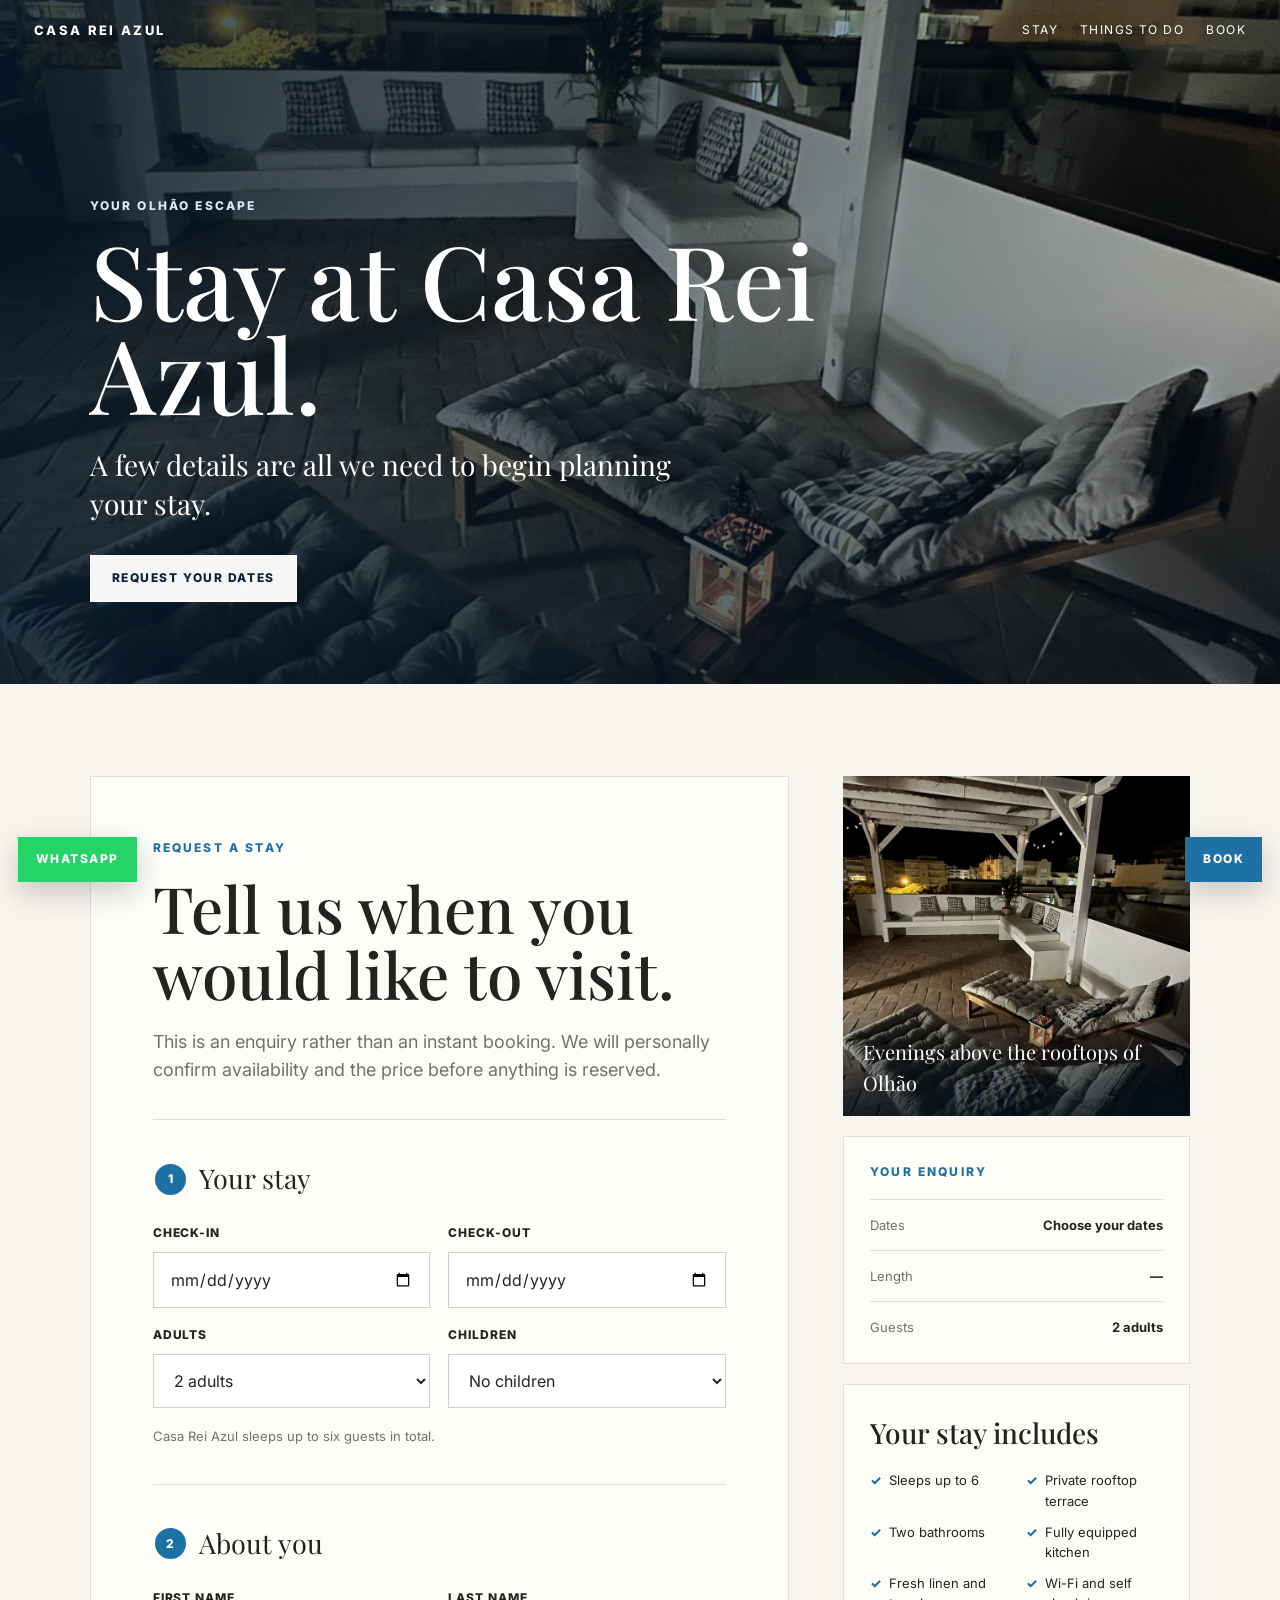
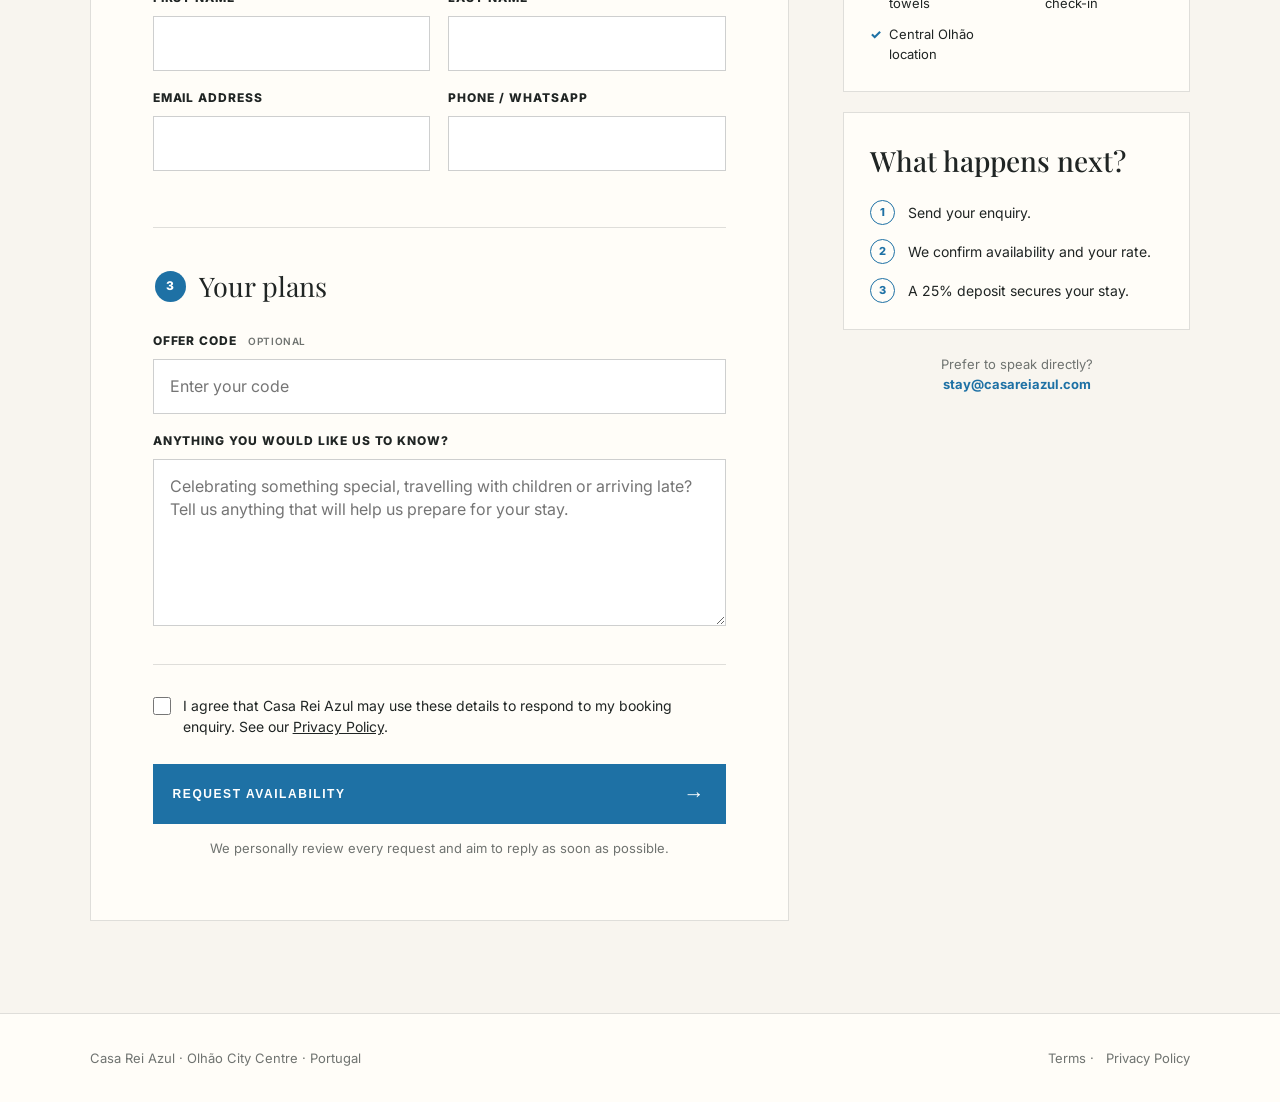
==== commit 4732b835: "Add files via upload" ====
--- a/book.html
+++ b/book.html
@@ -17,8 +17,7 @@
       <a href="index.html" data-i18n="stay">Stay</a>
       <a href="olhao.html" data-i18n="things">Things to do</a>
       <a href="book.html" class="booklink" data-i18n="book">Book</a>
-      <button class="lang active" data-lang="en">EN</button>
-      <button class="lang" data-lang="pt">PT</button>
+      
     </div>
   </nav>
 
@@ -36,31 +35,7 @@
   </header>
 
   <main>
-    <section class="direct-benefits section">
-      <div class="booking-heading">
-        <div class="eyebrow">Why book direct?</div>
-        <h2>A more personal way to stay.</h2>
-      </div>
-      <div class="benefit-grid">
-        <article class="benefit-item">
-          <span class="benefit-number">01</span>
-          <h3>Our best rate</h3>
-          <p>Book with us directly and avoid third-party booking fees.</p>
-        </article>
-        <article class="benefit-item">
-          <span class="benefit-number">02</span>
-          <h3>Personal service</h3>
-          <p>From your first enquiry, you will be speaking directly with us.</p>
-        </article>
-        <article class="benefit-item">
-          <span class="benefit-number">03</span>
-          <h3>Local favourites</h3>
-          <p>We will share the cafés, restaurants and little places we love in Olhão.</p>
-        </article>
-      </div>
-    </section>
-
-    <section class="booking-section section" id="booking-form">
+<section class="booking-section section" id="booking-form">
       <div class="booking-form-panel">
         <div class="booking-form-intro">
           <div class="eyebrow">Request a stay</div>
@@ -125,6 +100,11 @@
 
           <fieldset>
             <legend><span>3</span>Your plans</legend>
+            <div class="booking-fields">
+              <label>Offer code <span class="optional-label">Optional</span>
+                <input type="text" name="offerCode" id="offerCode" autocomplete="off" placeholder="Enter your code">
+              </label>
+            </div>
             <label>Anything you would like us to know?
               <textarea name="message" id="message" rows="6" placeholder="Celebrating something special, travelling with children or arriving late? Tell us anything that will help us prepare for your stay."></textarea>
             </label>
@@ -140,7 +120,7 @@
           <div class="form-message" id="form-message" role="alert" aria-live="polite"></div>
 
           <button class="btn fill booking-submit" type="submit">
-            <span>Request booking</span>
+            <span>Request availability</span>
             <span aria-hidden="true">→</span>
           </button>
           <p class="response-note">We personally review every request and aim to reply as soon as possible.</p>
@@ -278,34 +258,59 @@
         const email = document.getElementById('email').value.trim();
         const phone = document.getElementById('phone').value.trim();
         const notes = document.getElementById('message').value.trim();
+        const offerCode = document.getElementById('offerCode').value.trim();
         const childCount = Number(children.value);
         const guestText = `${adults.value} adult${adults.value === '1' ? '' : 's'}${childCount ? `, ${childCount} child${childCount === 1 ? '' : 'ren'}` : ''}`;
         const nights = Math.round((new Date(checkout.value + 'T12:00:00') - new Date(checkin.value + 'T12:00:00')) / 86400000);
 
-        const subject = `Booking enquiry: ${formatDate(checkin.value)} to ${formatDate(checkout.value)}`;
-        const body = [
-          'Hello Casa Rei Azul,',
-          '',
-          'I would like to enquire about a stay:',
-          '',
-          `Check-in: ${formatDate(checkin.value)}`,
-          `Check-out: ${formatDate(checkout.value)}`,
-          `Length: ${nights} night${nights === 1 ? '' : 's'}`,
-          `Guests: ${guestText}`,
-          '',
-          `Name: ${firstName} ${lastName}`,
-          `Email: ${email}`,
-          `Phone / WhatsApp: ${phone || 'Not provided'}`,
-          '',
-          'Additional information:',
-          notes || 'None',
-          '',
-          'Thank you.'
-        ].join('\n');
-
-        message.textContent = 'Your email app is opening with the enquiry ready to send.';
-        message.className = 'form-message success visible';
-        window.location.href = `mailto:stay@casareiazul.com?subject=${encodeURIComponent(subject)}&body=${encodeURIComponent(body)}`;
+        const submitButton = form.querySelector('.booking-submit');
+        const originalButtonHtml = submitButton.innerHTML;
+
+        submitButton.disabled = true;
+        submitButton.innerHTML = '<span>Sending…</span>';
+        message.textContent = 'Sending your enquiry…';
+        message.className = 'form-message visible';
+
+        fetch('/api/enquiry', {
+          method: 'POST',
+          headers: {
+            'Content-Type': 'application/json'
+          },
+          body: JSON.stringify({
+            name: `${firstName} ${lastName}`.trim(),
+            email,
+            phone,
+            checkIn: checkin.value,
+            checkOut: checkout.value,
+            adults: adults.value,
+            children: children.value,
+            guests: guestText,
+            offerCode,
+            message: notes
+          })
+        })
+          .then(async response => {
+            const result = await response.json().catch(() => ({}));
+
+            if (!response.ok || !result.success) {
+              throw new Error(result.message || 'Your enquiry could not be sent. Please try again.');
+            }
+
+            message.textContent = result.message || 'Thank you. Your enquiry has been sent.';
+            message.className = 'form-message success visible';
+            form.reset();
+            adults.value = '2';
+            children.value = '0';
+            updateSummary();
+          })
+          .catch(error => {
+            message.textContent = error.message || 'Your enquiry could not be sent. Please email stay@casareiazul.com.';
+            message.className = 'form-message error visible';
+          })
+          .finally(() => {
+            submitButton.disabled = false;
+            submitButton.innerHTML = originalButtonHtml;
+          });
       });
     })();
   </script>
--- a/styles.css
+++ b/styles.css
@@ -78,3 +78,13 @@
 .booking-page{background:#f8f5ef}.booking-hero{min-height:76vh;position:relative;display:flex;align-items:flex-end;padding:150px 7vw 82px;color:#fff;background:url('assets/images/rooftop-terrace-night.jpg') center 58%/cover no-repeat}.booking-hero-overlay{position:absolute;inset:0;background:linear-gradient(90deg,rgba(5,25,42,.82) 0%,rgba(5,25,42,.52) 52%,rgba(5,25,42,.18) 100%),linear-gradient(0deg,rgba(5,25,42,.38),transparent 55%)}.booking-hero-content{position:relative;z-index:1;max-width:780px}.booking-hero .eyebrow{color:#d8ebf5}.booking-hero h1{font-family:'Playfair Display',Georgia,serif;font-size:clamp(54px,8vw,112px);line-height:.92;font-weight:500;margin:0 0 24px}.booking-hero p{max-width:600px;font-family:'Playfair Display',Georgia,serif;font-size:clamp(21px,2.2vw,30px);line-height:1.4;margin:0 0 32px}.booking-hero-button{background:rgba(255,255,255,.96);color:var(--deep);border-color:#fff}.direct-benefits{background:var(--paper)}.booking-heading{display:grid;grid-template-columns:.7fr 1.3fr;gap:32px;align-items:end;margin-bottom:44px}.booking-heading h2,.booking-form-intro h2{font-family:'Playfair Display',Georgia,serif;font-size:clamp(40px,5vw,68px);line-height:1.04;font-weight:500;margin:0}.benefit-grid{display:grid;grid-template-columns:repeat(3,1fr);border-top:1px solid var(--line);border-bottom:1px solid var(--line)}.benefit-item{padding:34px 32px;border-right:1px solid var(--line)}.benefit-item:last-child{border-right:0}.benefit-number{display:block;color:var(--blue);font-size:11px;font-weight:800;letter-spacing:.18em;margin-bottom:30px}.benefit-item h3,.included-card h3,.next-steps h3{font-family:'Playfair Display',Georgia,serif;font-size:28px;font-weight:500;margin:0 0 10px}.benefit-item p{color:var(--muted);margin:0}.booking-section{display:grid;grid-template-columns:minmax(0,1.45fr) minmax(310px,.72fr);gap:54px;align-items:start}.booking-form-panel{background:var(--paper);padding:clamp(28px,5vw,62px);border:1px solid var(--line)}.booking-form-intro{border-bottom:1px solid var(--line);padding-bottom:36px;margin-bottom:38px}.booking-form-intro p{font-size:18px;color:var(--muted);max-width:680px;margin:20px 0 0}.booking-form fieldset{border:0;border-bottom:1px solid var(--line);padding:0 0 38px;margin:0 0 38px}.booking-form legend{display:flex;align-items:center;gap:13px;width:100%;font-family:'Playfair Display',Georgia,serif;font-size:27px;margin-bottom:24px}.booking-form legend span{display:grid;place-items:center;width:31px;height:31px;border-radius:50%;background:var(--blue);color:#fff;font-family:Inter,sans-serif;font-size:12px;font-weight:800}.booking-fields{display:grid;gap:18px;margin-bottom:18px}.booking-fields.two-column{grid-template-columns:1fr 1fr}.booking-form label{display:block;font-size:12px;font-weight:800;letter-spacing:.08em;text-transform:uppercase}.booking-form input,.booking-form textarea,.booking-form select{display:block;width:100%;margin-top:9px;border:1px solid rgba(32,37,36,.22);border-radius:0;background:#fff;padding:15px 16px;color:var(--ink);font:400 16px/1.4 Inter,sans-serif;transition:border-color .2s,box-shadow .2s}.booking-form textarea{resize:vertical;min-height:145px}.booking-form input:focus,.booking-form textarea:focus,.booking-form select:focus{outline:0;border-color:var(--blue);box-shadow:0 0 0 3px rgba(30,113,165,.12)}.field-help,.response-note{margin:3px 0 0;color:var(--muted);font-size:13px}.booking-consent{margin:-8px 0 26px}.booking-checkbox{display:flex!important;align-items:flex-start;gap:12px;text-transform:none!important;letter-spacing:0!important;font-weight:400!important;font-size:14px!important}.booking-checkbox input{width:18px!important;height:18px;margin:2px 0 0!important;flex:0 0 auto}.booking-checkbox a{text-decoration:underline}.booking-submit{width:100%;display:flex;align-items:center;justify-content:space-between;padding:18px 20px;border:0;cursor:pointer}.booking-submit span:last-child{font-size:21px}.response-note{text-align:center;margin-top:14px}.form-message{display:none;padding:14px 16px;margin:0 0 18px;font-size:14px}.form-message.visible{display:block}.form-message.error{background:#fff1ed;border-left:4px solid #b64d2f}.form-message.success{background:#edf7f2;border-left:4px solid #277652}.booking-summary{position:sticky;top:104px;display:grid;gap:20px}.booking-image-wrap{position:relative;overflow:hidden}.booking-image-wrap img{width:100%;height:340px;object-fit:cover}.booking-image-caption{position:absolute;left:0;right:0;bottom:0;padding:45px 20px 18px;background:linear-gradient(transparent,rgba(4,18,30,.8));color:#fff;font-family:'Playfair Display',Georgia,serif;font-size:20px}.stay-card,.included-card,.next-steps{background:var(--paper);border:1px solid var(--line);padding:26px}.summary-row{display:flex;justify-content:space-between;gap:18px;border-top:1px solid var(--line);padding:15px 0}.summary-row:last-child{padding-bottom:0}.summary-row span{font-size:13px;color:var(--muted)}.summary-row strong{text-align:right;font-size:13px}.included-card ul{list-style:none;margin:16px 0 0;padding:0;display:grid;grid-template-columns:1fr 1fr;gap:11px 18px}.included-card li{position:relative;padding-left:19px;font-size:13px}.included-card li:before{content:'✓';position:absolute;left:0;color:var(--blue);font-weight:800}.next-steps ol{list-style:none;margin:18px 0 0;padding:0}.next-steps li{display:flex;gap:13px;align-items:flex-start;margin-bottom:14px}.next-steps li:last-child{margin-bottom:0}.next-steps li span{display:grid;place-items:center;width:25px;height:25px;flex:0 0 25px;border:1px solid var(--blue);color:var(--blue);border-radius:50%;font-size:11px;font-weight:800}.next-steps li p{margin:2px 0 0;font-size:14px}.booking-contact{text-align:center;color:var(--muted);font-size:13px;margin:4px 0}.booking-contact a{color:var(--blue);font-weight:700}.booking-page .footer{background:var(--paper)}
 @media(max-width:1000px){.booking-section{grid-template-columns:1fr}.booking-summary{position:static;grid-template-columns:1fr 1fr}.booking-image-wrap{grid-column:1/-1}.booking-image-wrap img{height:420px}.booking-contact{grid-column:1/-1}}
 @media(max-width:720px){.booking-hero{min-height:70vh;padding:130px 22px 58px;background-position:63% center}.booking-hero-overlay{background:linear-gradient(90deg,rgba(5,25,42,.79),rgba(5,25,42,.36)),linear-gradient(0deg,rgba(5,25,42,.55),transparent)}.booking-heading{grid-template-columns:1fr}.benefit-grid{grid-template-columns:1fr}.benefit-item{border-right:0;border-bottom:1px solid var(--line);padding:28px 0}.benefit-item:last-child{border-bottom:0}.booking-section{gap:28px}.booking-form-panel{padding:28px 20px}.booking-fields.two-column{grid-template-columns:1fr}.booking-summary{grid-template-columns:1fr}.booking-image-wrap,.booking-contact{grid-column:auto}.booking-image-wrap img{height:300px}.included-card ul{grid-template-columns:1fr}.booking-form legend{font-size:24px}}
+
+
+/* Social footer link */
+.footer-social{display:flex;align-items:center}.instagram-link{display:inline-flex;align-items:center;gap:8px;font-weight:700}.instagram-link svg{width:19px;height:19px;fill:none;stroke:currentColor;stroke-width:1.8}.instagram-link:hover{text-decoration:underline}
+.optional-label{margin-left:7px;color:var(--muted);font-size:10px;font-weight:600;letter-spacing:.06em}
+.booking-submit:disabled{cursor:wait;opacity:.7}
+
+/* Terms and conditions */
+.terms-hero{min-height:52vh}.terms-layout{display:grid;grid-template-columns:minmax(260px,.6fr) minmax(0,1.4fr);gap:64px;align-items:start}.terms-summary{position:sticky;top:100px;background:var(--paper);border:1px solid var(--line);padding:32px}.terms-summary h2{font-family:'Playfair Display',Georgia,serif;font-size:38px;font-weight:500;margin:8px 0 22px}.terms-summary dl{margin:0 0 28px}.terms-summary dl div{display:flex;justify-content:space-between;gap:20px;padding:14px 0;border-top:1px solid var(--line)}.terms-summary dt{color:var(--muted);font-size:13px}.terms-summary dd{margin:0;text-align:right;font-size:13px;font-weight:800}.terms-summary .btn{width:100%;text-align:center}.terms-content{max-width:820px}.terms-intro{font-family:'Playfair Display',Georgia,serif;font-size:24px;line-height:1.55;margin:0 0 46px}.terms-content section{padding:0 0 30px;margin:0 0 32px;border-bottom:1px solid var(--line)}.terms-content h2{font-family:'Playfair Display',Georgia,serif;font-size:31px;font-weight:500;margin:0 0 14px}.terms-content p{color:#424a4b;line-height:1.75;margin:0 0 13px}.terms-content a{text-decoration:underline}.legal-note{background:#eef6fa;border-left:4px solid var(--blue);padding:20px 22px;line-height:1.6}
+@media(max-width:820px){.footer{align-items:flex-start;gap:12px;flex-direction:column}.terms-layout{grid-template-columns:1fr;gap:38px}.terms-summary{position:static}.terms-hero{min-height:46vh}}
